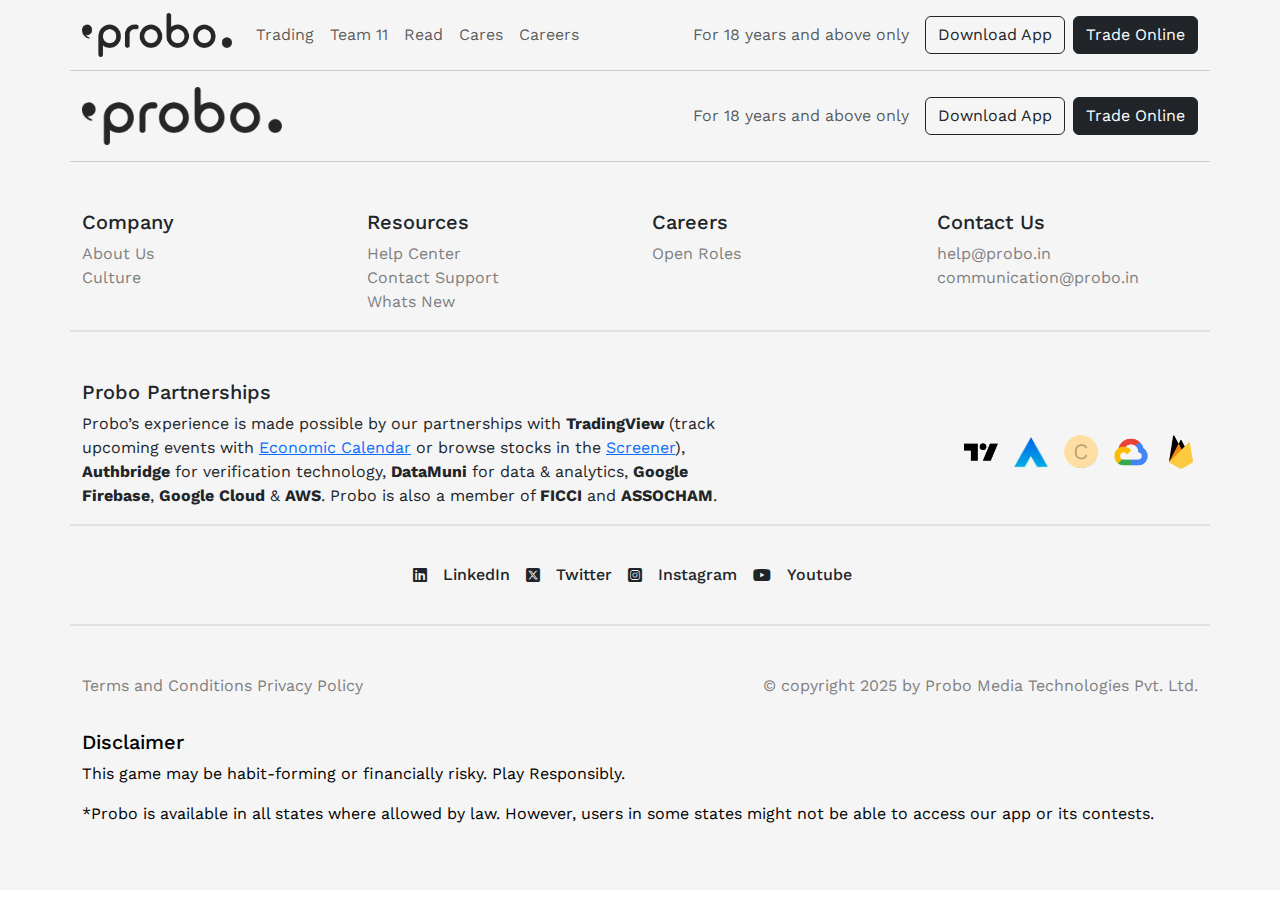
==== Pages/Careers.html @ d8c06780 "Adding another pages like(Team11, Read, Cares, Careers)" ====
<!DOCTYPE html>
<html lang="en">

<head>
  <meta charset="UTF-8">
  <meta name="viewport" content="width=device-width, initial-scale=1.0">
  <title>Careers - Probo</title>
  <link rel="stylesheet" type="" href="../Style/Careers.css">
  <link rel="website icon" type="png" href="../images/illustration/Tab_icon.png">
  <link rel="stylesheet" href="https://cdn.jsdelivr.net/npm/bootstrap@5.3.3/dist/css/bootstrap.min.css">
  <link rel="stylesheet" href="https://cdnjs.cloudflare.com/ajax/libs/font-awesome/6.7.2/css/all.min.css"
    integrity="sha512-Evv84Mr4kqVGRNSgIGL/F/aIDqQb7xQ2vcrdIwxfjThSH8CSR7PBEakCr51Ck+w+/U6swU2Im1vVX0SVk9ABhg=="
    crossorigin="anonymous" referrerpolicy="no-referrer" />
</head>

<body>
  <!-- Navbar Start  -->
  <nav class=" navbar navbar-expand-lg navbar-light  p-0 pt-2">
    <div class="container pb-2">
      <!-- Logo -->
      <a class="navbar-brand" href="../index.html">
        <img src="../images/illustration/Logo.png" alt="Probo Logo">
      </a>

      <!-- Toggler for mobile -->
      <button class="navbar-toggler" type="button" data-bs-toggle="collapse" data-bs-target="#navbarNav"
        aria-controls="navbarNav" aria-expanded="false" aria-label="Toggle navigation">
        <span class="navbar-toggler-icon"></span>
      </button>

      <!-- Navbar links and content -->
      <div class="collapse navbar-collapse justify-content-between" id="navbarNav">
        <!-- Navigation Links -->
        <ul class="navbar-nav">
          <li class="nav-item">
            <a class="nav-link" href="../Pages/Trading.html">Trading</a>
          </li>
          <li class="nav-item">
            <a class="nav-link" href="../Pages/Team11.html">Team 11</a>
          </li>
          <li class="nav-item">
            <a class="nav-link" href="../Pages/Read.html">Read</a>
          </li>
          <li class="nav-item">
            <a class="nav-link" href="../Pages/Cares.html">Cares</a>
          </li>
          <li class="nav-item">
            <a class="nav-link" href="../Pages/Careers.html">Careers</a>
          </li>
        </ul>

        <!-- Right Section -->
        <div class="d-flex align-items-center">
          <p class="mb-0 me-3 text-muted disclaimer">For 18 years and above only</p>
          <button class="btn btn-outline-dark me-2 rounded">Download App</button>
          <a href="../Pages/Trading.html"><button class="btn btn-dark rounded">Trade Online</button></a>
        </div>
      </div>
    </div>
  </nav>
  <!-- Navbar End -->

  <footer>
    <div class="footerNavbar ">
      <div class="d-flex justify-content-between container py-3">
        <div class="footerLogo">
          <img src="../images/illustration/Logo.png" alt="">
        </div>
        <div class="d-flex align-items-center">
          <p class="mb-0 me-3 text-muted disclaimer">For 18 years and above only</p>
          <button class="btn btn-outline-dark me-2 rounded">Download App</button>
          <a href="./Pages/Trading.html"><button class="btn btn-dark rounded">Trade Online</button></a>
        </div>
      </div>
    </div>
    <div class="footerLinks py-5">
      <div class="container">
        <div class="row">
          <div class="col-12 col-md-6 col-lg-3">
            <h5>Company</h5>
            <ul class="p-0">
              <li><a href="">About Us</a></li>
              <li><a href="">Culture</a></li>
            </ul>
          </div>
          <div class="col-12 col-md-6 col-lg-3">
            <h5>Resources</h5>
            <ul class="p-0">
              <li><a href="">Help Center</a></li>
              <li><a href="">Contact Support</a></li>
              <li><a href="">Whats New</a></li>
            </ul>
          </div>
          <div class="col-12 col-md-6 col-lg-3">
            <h5>Careers</h5>
            <ul class="p-0">
              <li><a href="">Open Roles</a></li>
            </ul>
          </div>
          <div class="col-12 col-md-6 col-lg-3">
            <h5>Contact Us</h5>
            <ul class="p-0">
              <li><a href="mailto:">help@probo.in</a></li>
              <li><a href="mail.to:">communication@probo.in</a></li>
            </ul>
          </div>
        </div>
      </div>
    </div>
    <div class="Partnership">
      <div class="container">
        <div class="row">
          <div class="col-12 col-lg-7">
            <h5>Probo Partnerships</h5>
            <p>Probo’s experience is made possible by our partnerships with <b>TradingView</b> (track upcoming events
              with <a href="https://www.tradingview.com/economic-calendar/">Economic Calendar</a> or browse stocks in
              the
              <a href="https://www.tradingview.com/screener/">Screener</a>), <b>Authbridge</b> for verification
              technology,
              <b>DataMuni</b> for data & analytics, <b>Google</b> <b>Firebase</b>, <b>Google Cloud</b> & <b>AWS</b>.
              Probo is also a member of <b>FICCI</b> and <b>ASSOCHAM</b>.
            </p>
          </div>
          <div class="col-12 col-lg-5 d-flex align-items-center justify-content-end">
            <div class="d-flex align-items-center ">
              <img style="width: 50px; height: 50px;" class="ps-3" src="../images/illustration/Tradingview-Logo.png"
                alt="">
              <img style="width: 50px; height: 50px;" class="ps-3" src="../images/illustration/authbridge-Logo.png"
                alt="">
              <img style="width: 50px; height: 50px;" class="ps-3" src="../images/illustration/datamuni-logo.png" alt="">
              <img style="width: 50px; height: 50px;" class="ps-3" src="../images/illustration/Google-Cloud-logo.png"
                alt="">
              <img style="width: 50px; height: 50px;" class="ps-3" src="../images/illustration/Firebase-logo.png" alt="">
            </div>
          </div>
        </div>
      </div>
    </div>
    <div class="socialMedia" style="height: 100px;">
      <div class="container h-100">
        <div class="d-flex justify-content-center align-items-center h-100">
          <i class="pe-3 fa-brands fa-linkedin"></i>
          <h6 class="m-0 pe-3">LinkedIn</h6>
          <i class="pe-3 fa-brands fa-square-x-twitter"></i>
          <h6 class="m-0 pe-3">Twitter</h6>
          <i class="pe-3 fa-brands fa-square-instagram"></i>
          <h6 class="m-0 pe-3">Instagram</h6>
          <i class="pe-3 fa-brands fa-youtube"></i>
          <h6 class="m-0 pe-3">Youtube</h6>
        </div>
      </div>
    </div>
    <div class="copyright">
      <div class="container py-5">
        <div class="row">
          <div class="col-12 col-lg-6">
            <a href="">Terms and Conditions</a>
            <a href="">Privacy Policy</a>
          </div>
          <div class="col-12 col-lg-6 d-flex justify-content-end pb-3">
            <p>© copyright 2025 by Probo Media Technologies Pvt. Ltd.</p>
          </div>
          <div class="col-12">
            <h5 class="text-black">Disclaimer</h5>
            <p class="text-black">This game may be habit-forming or financially risky. Play Responsibly.</p>
            <p class="text-black">*Probo is available in all states where allowed by law. However, users in some states
              might not be able to access our app or its contests.</p>
          </div>
        </div>
      </div>
    </div>
  </footer>
</body>

</html>
---- Style/Careers.css ----
@charset "utf-8";
@import url('https://fonts.googleapis.com/css2?family=Work+Sans:ital,wght@0,100..900;1,100..900&display=swap');

* {
  padding: 0;
  margin: 0;
  box-sizing: border-box;
  font-size: 16px;
  font-family: "Work Sans", serif;
}

a {
  text-decoration: none;
  color: black;
}

li {
  list-style: none;
}

img,
video {
  object-fit: contain;
}

/* Navbar Start */
.navbar {
  background-color: #F5F5F5;
  position: sticky !important;
  top: 0;
  z-index: 1000;

  .container {
    border-bottom: 1px solid rgba(0, 0, 0, 0.158);
  }

  .navbar-brand {
    width: 150px;

    img {
      width: 100%;
    }
  }
}

footer {
  background-color: #F5F5F5;

  .footerNavbar {

    .container {
      border-bottom: 1px solid rgba(0, 0, 0, 0.158);
    }

    img {
      width: 200px;
    }
  }

  .footerLinks {
    .container {
      border-bottom: 2px solid rgba(0, 0, 0, 0.078);
    }

    a {
      color: gray;
      text-decoration: none;
    }
  }

  .Partnership {
    .container {
      border-bottom: 2px solid rgba(0, 0, 0, 0.078);
    }
  }

  .socialMedia {
    .container {
      border-bottom: 2px solid rgba(0, 0, 0, 0.078);
    }
  }

  .copyright {
    color: gray;

    a {
      color: gray;
      text-decoration: none;
    }
  }
}
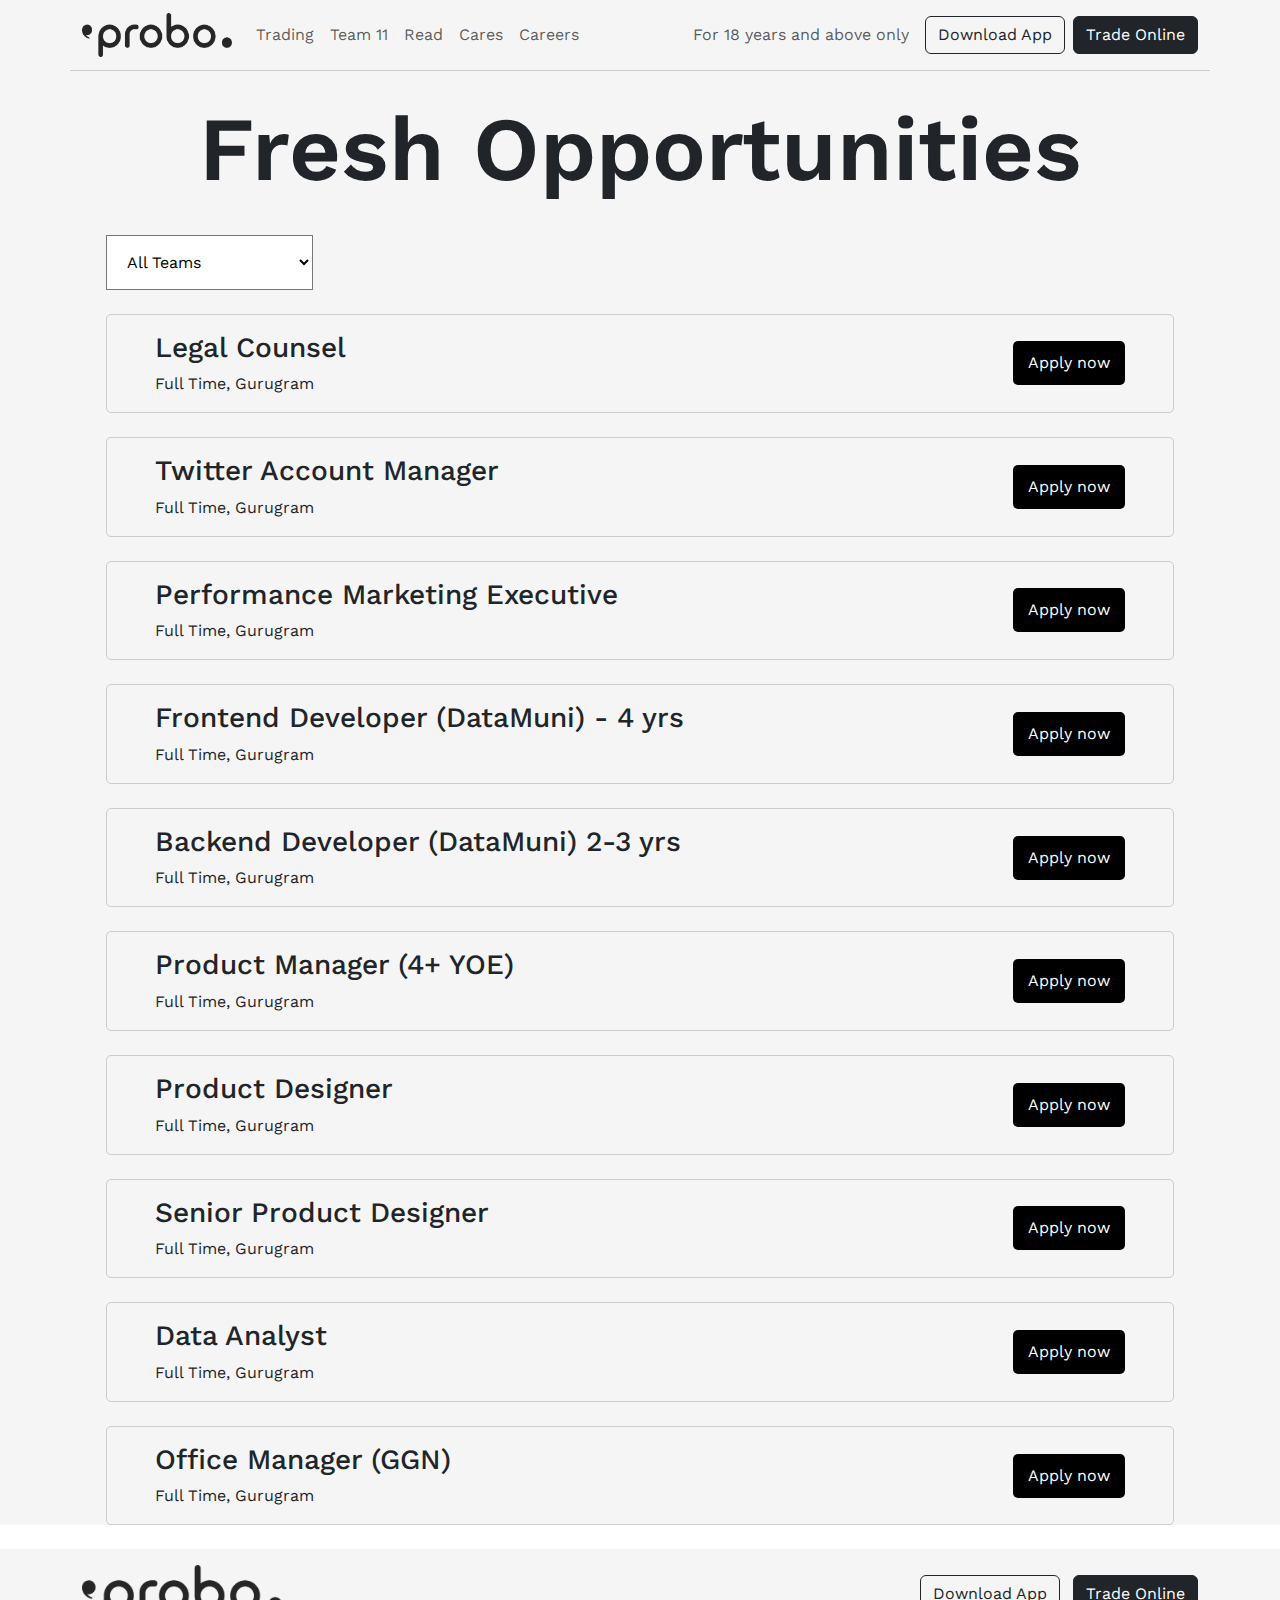
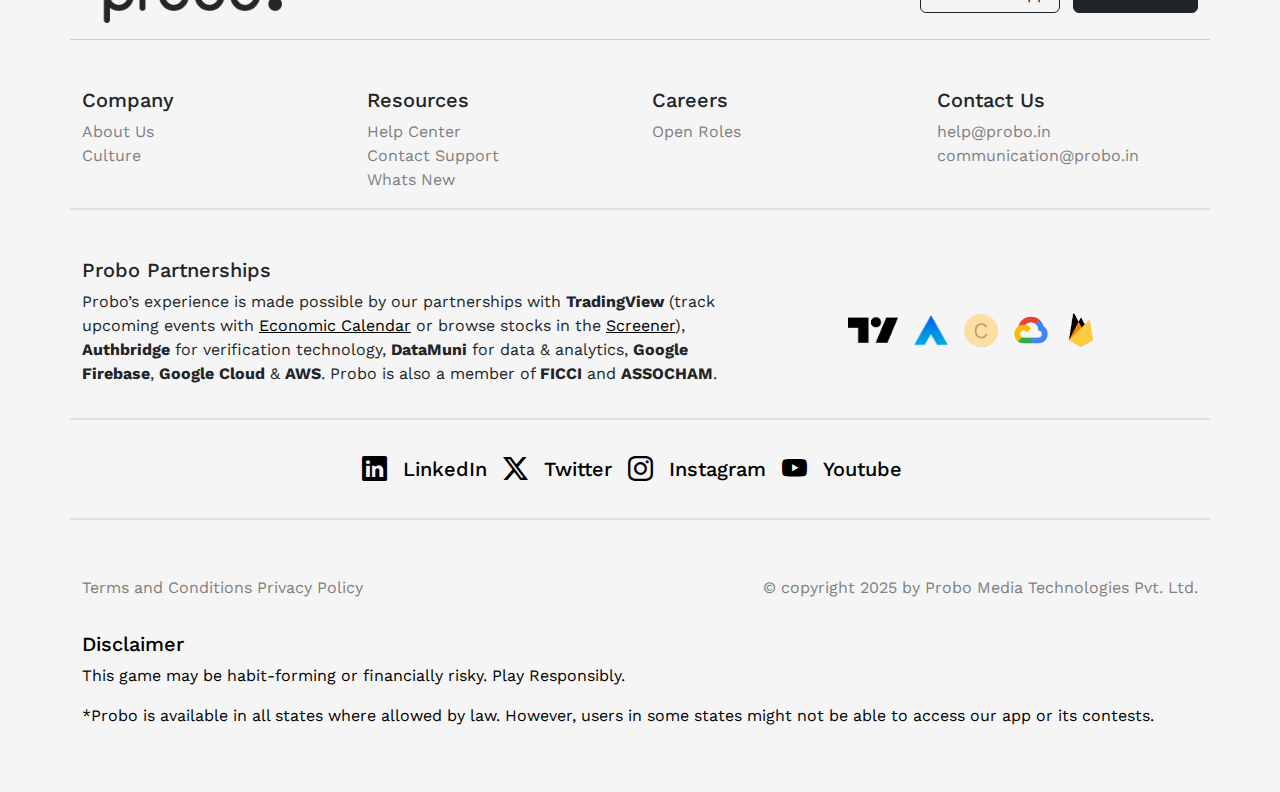
==== commit 33cafec0: "Adding careers javascript file" ====
--- a/Pages/Careers.html
+++ b/Pages/Careers.html
@@ -11,6 +11,8 @@
   <link rel="stylesheet" href="https://cdnjs.cloudflare.com/ajax/libs/font-awesome/6.7.2/css/all.min.css"
     integrity="sha512-Evv84Mr4kqVGRNSgIGL/F/aIDqQb7xQ2vcrdIwxfjThSH8CSR7PBEakCr51Ck+w+/U6swU2Im1vVX0SVk9ABhg=="
     crossorigin="anonymous" referrerpolicy="no-referrer" />
+
+  <link rel="stylesheet" href="https://cdn.jsdelivr.net/npm/bootstrap-icons@1.11.3/font/bootstrap-icons.min.css">
 </head>
 
 <body>
@@ -59,15 +61,120 @@
     </div>
   </nav>
   <!-- Navbar End -->
+  <main>
+    <div class="Opportunities">
+      <div class="container">
+        <h1 class="text-center py-4">Fresh Opportunities</h1>
+        <select class="py-3 px-3 bg-white ms-4" onchange="filterJobs()">
+          <option value="All Teams">All Teams</option>
+          <option value="Probo">Probo</option>
+          <option value="Marketing">Marketing</option>
+          <option value="Engineering">Engineering</option>
+          <option value="Design">Design</option>
+          <option value="Data">Data</option>
+          <option value="Legal">Legal</option>
+          <option value="Office Management">Office Management</option>
+        </select>
+
+        <div id="job-listings">
+          <!-- Probo Team -->
+          <div class="px-5 py-3 job-listing d-flex justify-content-between align-items-center m-4" data-team="Legal">
+            <div>
+              <h3>Legal Counsel</h3>
+              <p class="m-0">Full Time, Gurugram</p>
+            </div>
+            <button class="apply-btn">Apply now</button>
+          </div>
+
+          <!-- Marketing Team -->
+          <div class="px-5 py-3 job-listing d-flex justify-content-between align-items-center m-4"
+            data-team="Marketing">
+            <div>
+              <h3>Twitter Account Manager</h3>
+              <p class="m-0">Full Time, Gurugram</p>
+            </div>
+            <button class="apply-btn">Apply now</button>
+          </div>
+
+          <!-- Engineering Team -->
+          <div class="px-5 py-3 job-listing d-flex justify-content-between align-items-center m-4"
+            data-team="Engineering">
+            <div>
+              <h3>Performance Marketing Executive</h3>
+              <p class="m-0">Full Time, Gurugram</p>
+            </div>
+            <button class="apply-btn">Apply now</button>
+          </div>
+          <div class="px-5 py-3 job-listing d-flex justify-content-between align-items-center m-4"
+            data-team="Engineering">
+            <div>
+              <h3>Frontend Developer (DataMuni) - 4 yrs</h3>
+              <p class="m-0">Full Time, Gurugram</p>
+            </div>
+            <button class="apply-btn">Apply now</button>
+          </div>
+          <div class="px-5 py-3 job-listing d-flex justify-content-between align-items-center m-4"
+            data-team="Engineering">
+            <div>
+              <h3>Backend Developer (DataMuni) 2-3 yrs</h3>
+              <p class="m-0">Full Time, Gurugram</p>
+            </div>
+            <button class="apply-btn">Apply now</button>
+          </div>
+
+          <!-- Design Team -->
+          <div class="px-5 py-3 job-listing d-flex justify-content-between align-items-center m-4" data-team="Design">
+            <div>
+              <h3>Product Manager (4+ YOE)</h3>
+              <p class="m-0">Full Time, Gurugram</p>
+            </div>
+            <button class="apply-btn">Apply now</button>
+          </div>
+          <div class="px-5 py-3 job-listing d-flex justify-content-between align-items-center m-4" data-team="Design">
+            <div>
+              <h3>Product Designer</h3>
+              <p class="m-0">Full Time, Gurugram</p>
+            </div>
+            <button class="apply-btn">Apply now</button>
+          </div>
+          <div class="px-5 py-3 job-listing d-flex justify-content-between align-items-center m-4" data-team="Design">
+            <div>
+              <h3>Senior Product Designer</h3>
+              <p class="m-0">Full Time, Gurugram</p>
+            </div>
+            <button class="apply-btn">Apply now</button>
+          </div>
+
+          <!-- Data Team -->
+          <div class="px-5 py-3 job-listing d-flex justify-content-between align-items-center m-4" data-team="Data">
+            <div>
+              <h3>Data Analyst</h3>
+              <p class="m-0">Full Time, Gurugram</p>
+            </div>
+            <button class="apply-btn">Apply now</button>
+          </div>
+
+          <!-- Office Management Team -->
+          <div class="px-5 py-3 job-listing d-flex justify-content-between align-items-center m-4"
+            data-team="Office Management">
+            <div>
+              <h3>Office Manager (GGN)</h3>
+              <p class="m-0">Full Time, Gurugram</p>
+            </div>
+            <button class="apply-btn">Apply now</button>
+          </div>
+        </div>
+      </div>
+    </div>
+  </main>
 
   <footer>
     <div class="footerNavbar ">
-      <div class="d-flex justify-content-between container py-3">
+      <div class="d-flex justify-content-between align-items-center container py-3">
         <div class="footerLogo">
           <img src="../images/illustration/Logo.png" alt="">
         </div>
-        <div class="d-flex align-items-center">
-          <p class="mb-0 me-3 text-muted disclaimer">For 18 years and above only</p>
+        <div class="d-none d-lg-block">
           <button class="btn btn-outline-dark me-2 rounded">Download App</button>
           <a href="./Pages/Trading.html"><button class="btn btn-dark rounded">Trade Online</button></a>
         </div>
@@ -108,29 +215,32 @@
       </div>
     </div>
     <div class="Partnership">
-      <div class="container">
+      <div class="container pb-3">
         <div class="row">
           <div class="col-12 col-lg-7">
             <h5>Probo Partnerships</h5>
             <p>Probo’s experience is made possible by our partnerships with <b>TradingView</b> (track upcoming events
-              with <a href="https://www.tradingview.com/economic-calendar/">Economic Calendar</a> or browse stocks in
+              with <a class="text-black" href="https://www.tradingview.com/economic-calendar/">Economic Calendar</a> or
+              browse stocks in
               the
-              <a href="https://www.tradingview.com/screener/">Screener</a>), <b>Authbridge</b> for verification
+              <a class="text-black" href="https://www.tradingview.com/screener/">Screener</a>), <b>Authbridge</b> for
+              verification
               technology,
               <b>DataMuni</b> for data & analytics, <b>Google</b> <b>Firebase</b>, <b>Google Cloud</b> & <b>AWS</b>.
               Probo is also a member of <b>FICCI</b> and <b>ASSOCHAM</b>.
             </p>
           </div>
-          <div class="col-12 col-lg-5 d-flex align-items-center justify-content-end">
+          <div class="col-12 col-lg-5 d-flex align-items-center partnerships_logos">
             <div class="d-flex align-items-center ">
-              <img style="width: 50px; height: 50px;" class="ps-3" src="../images/illustration/Tradingview-Logo.png"
-                alt="">
+              <img style="width: 50px; height: 50px;" class="" src="../images/illustration/Tradingview-Logo.png" alt="">
               <img style="width: 50px; height: 50px;" class="ps-3" src="../images/illustration/authbridge-Logo.png"
                 alt="">
-              <img style="width: 50px; height: 50px;" class="ps-3" src="../images/illustration/datamuni-logo.png" alt="">
+              <img style="width: 50px; height: 50px;" class="ps-3" src="../images/illustration/datamuni-logo.png"
+                alt="">
               <img style="width: 50px; height: 50px;" class="ps-3" src="../images/illustration/Google-Cloud-logo.png"
                 alt="">
-              <img style="width: 50px; height: 50px;" class="ps-3" src="../images/illustration/Firebase-logo.png" alt="">
+              <img style="width: 50px; height: 50px;" class="ps-3" src="../images/illustration/Firebase-logo.png"
+                alt="">
             </div>
           </div>
         </div>
@@ -139,28 +249,36 @@
     <div class="socialMedia" style="height: 100px;">
       <div class="container h-100">
         <div class="d-flex justify-content-center align-items-center h-100">
-          <i class="pe-3 fa-brands fa-linkedin"></i>
-          <h6 class="m-0 pe-3">LinkedIn</h6>
-          <i class="pe-3 fa-brands fa-square-x-twitter"></i>
-          <h6 class="m-0 pe-3">Twitter</h6>
-          <i class="pe-3 fa-brands fa-square-instagram"></i>
-          <h6 class="m-0 pe-3">Instagram</h6>
-          <i class="pe-3 fa-brands fa-youtube"></i>
-          <h6 class="m-0 pe-3">Youtube</h6>
+          <a href="" class="text-decoration-none text-black d-flex justify-content-center align-items-center">
+            <i style="font-size:25px" class="pe-3 bi bi-linkedin"></i>
+            <h5 class="m-0 pe-3 d-none d-lg-block">LinkedIn</h5>
+          </a>
+          <a href="" class="text-decoration-none text-black d-flex justify-content-center align-items-center">
+            <i style="font-size:25px" class="pe-3 bi bi-twitter-x"></i>
+            <h5 class="m-0 pe-3 d-none d-lg-block">Twitter</h5>
+          </a>
+          <a href="" class="text-decoration-none text-black d-flex justify-content-center align-items-center">
+            <i style="font-size:25px" class="pe-3 bi bi-instagram"></i>
+            <h5 class="m-0 pe-3 d-none d-lg-block">Instagram</h5>
+          </a>
+          <a href="" class="text-decoration-none text-black d-flex justify-content-center align-items-center">
+            <i style="font-size:25px" class="pe-3 bi bi-youtube"></i>
+            <h5 class="m-0 pe-3 d-none d-lg-block">Youtube</h5>
+          </a>
         </div>
       </div>
     </div>
     <div class="copyright">
       <div class="container py-5">
         <div class="row">
-          <div class="col-12 col-lg-6">
+          <div class="col-12 col-md-6 py-2">
             <a href="">Terms and Conditions</a>
             <a href="">Privacy Policy</a>
           </div>
-          <div class="col-12 col-lg-6 d-flex justify-content-end pb-3">
+          <div class="col-12 col-md-6 d-flex justify-content-end py-2">
             <p>© copyright 2025 by Probo Media Technologies Pvt. Ltd.</p>
           </div>
-          <div class="col-12">
+          <div class="col-12 pt-2">
             <h5 class="text-black">Disclaimer</h5>
             <p class="text-black">This game may be habit-forming or financially risky. Play Responsibly.</p>
             <p class="text-black">*Probo is available in all states where allowed by law. However, users in some states
@@ -170,6 +288,9 @@
       </div>
     </div>
   </footer>
+
+  <script src="	https://cdn.jsdelivr.net/npm/bootstrap@5.3.3/dist/js/bootstrap.bundle.min.js"></script>
+  <script src="../js/careers.js"></script>
 </body>
 
 </html>--- a/Style/Careers.css
+++ b/Style/Careers.css
@@ -88,4 +88,96 @@
       text-decoration: none;
     }
   }
+}
+
+.Opportunities {
+
+  h1 {
+    font-size: 90px;
+    font-weight: 600;
+  }
+  background-color: #F5F5F5;
+
+  .job-listing {
+    border: 1px solid #ccc;
+    padding: 15px;
+    margin: 10px 0;
+    border-radius: 5px;
+  }
+
+  .apply-btn {
+    background-color: black;
+    color: white;
+    padding: 10px 15px;
+    border: none;
+    border-radius: 5px;
+    cursor: pointer;
+  }
+
+  .apply-btn:hover {
+    background-color: #444;
+  }
+
+  .py-3.px-3 {
+    padding: 10px 15px;
+  }
+
+  .bg-white {
+    background-color: white;
+  }
+
+  .rounded-pill {
+    border-radius: 50px;
+  }
+}
+
+footer {
+  background-color: #F5F5F5;
+
+  .footerNavbar {
+
+    .container {
+      border-bottom: 1px solid rgba(0, 0, 0, 0.158);
+    }
+
+    img {
+      width: 200px;
+    }
+  }
+
+  .footerLinks {
+    .container {
+      border-bottom: 2px solid rgba(0, 0, 0, 0.078);
+    }
+
+    a {
+      color: gray;
+      text-decoration: none;
+    }
+  }
+
+  .Partnership {
+    .container {
+      border-bottom: 2px solid rgba(0, 0, 0, 0.078);
+    }
+
+    .partnerships_logos {
+      justify-content: center;
+    }
+  }
+
+  .socialMedia {
+    .container {
+      border-bottom: 2px solid rgba(0, 0, 0, 0.078);
+    }
+  }
+
+  .copyright {
+    color: gray;
+
+    a {
+      color: gray;
+      text-decoration: none;
+    }
+  }
 }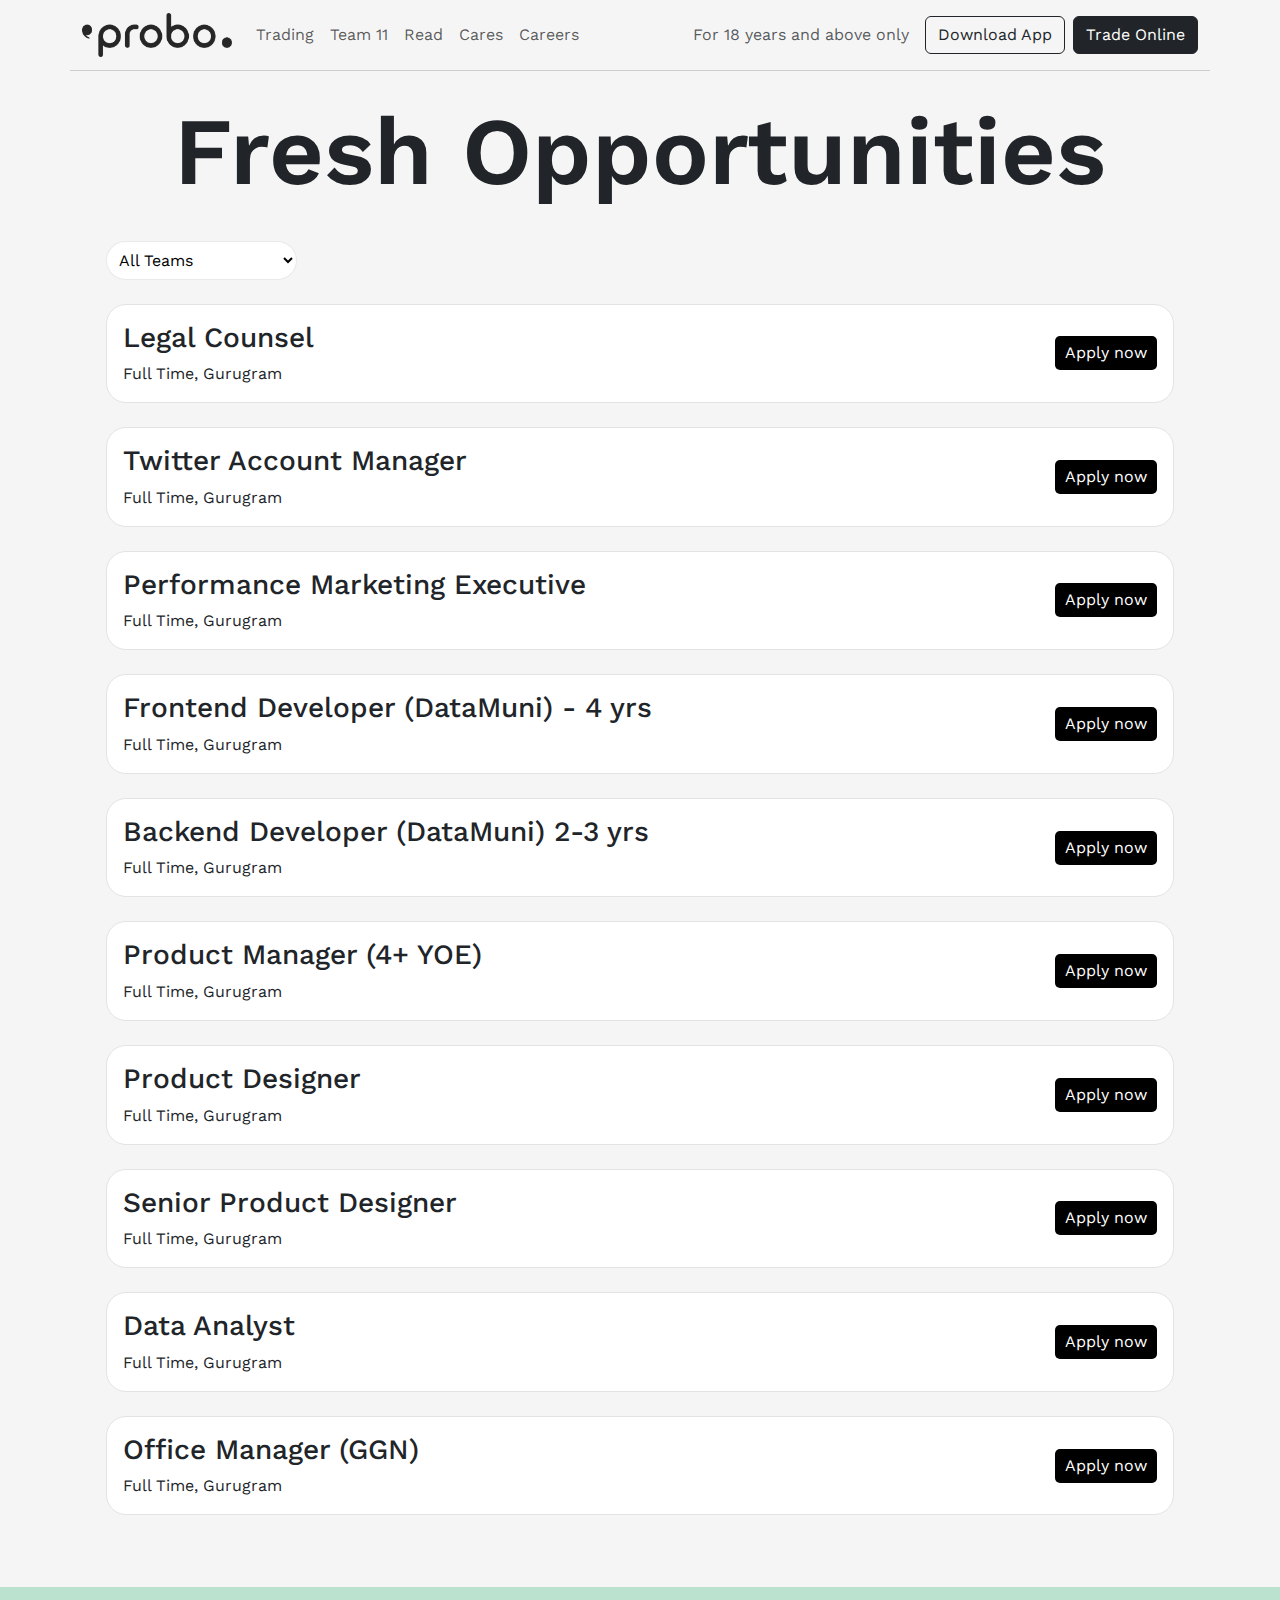
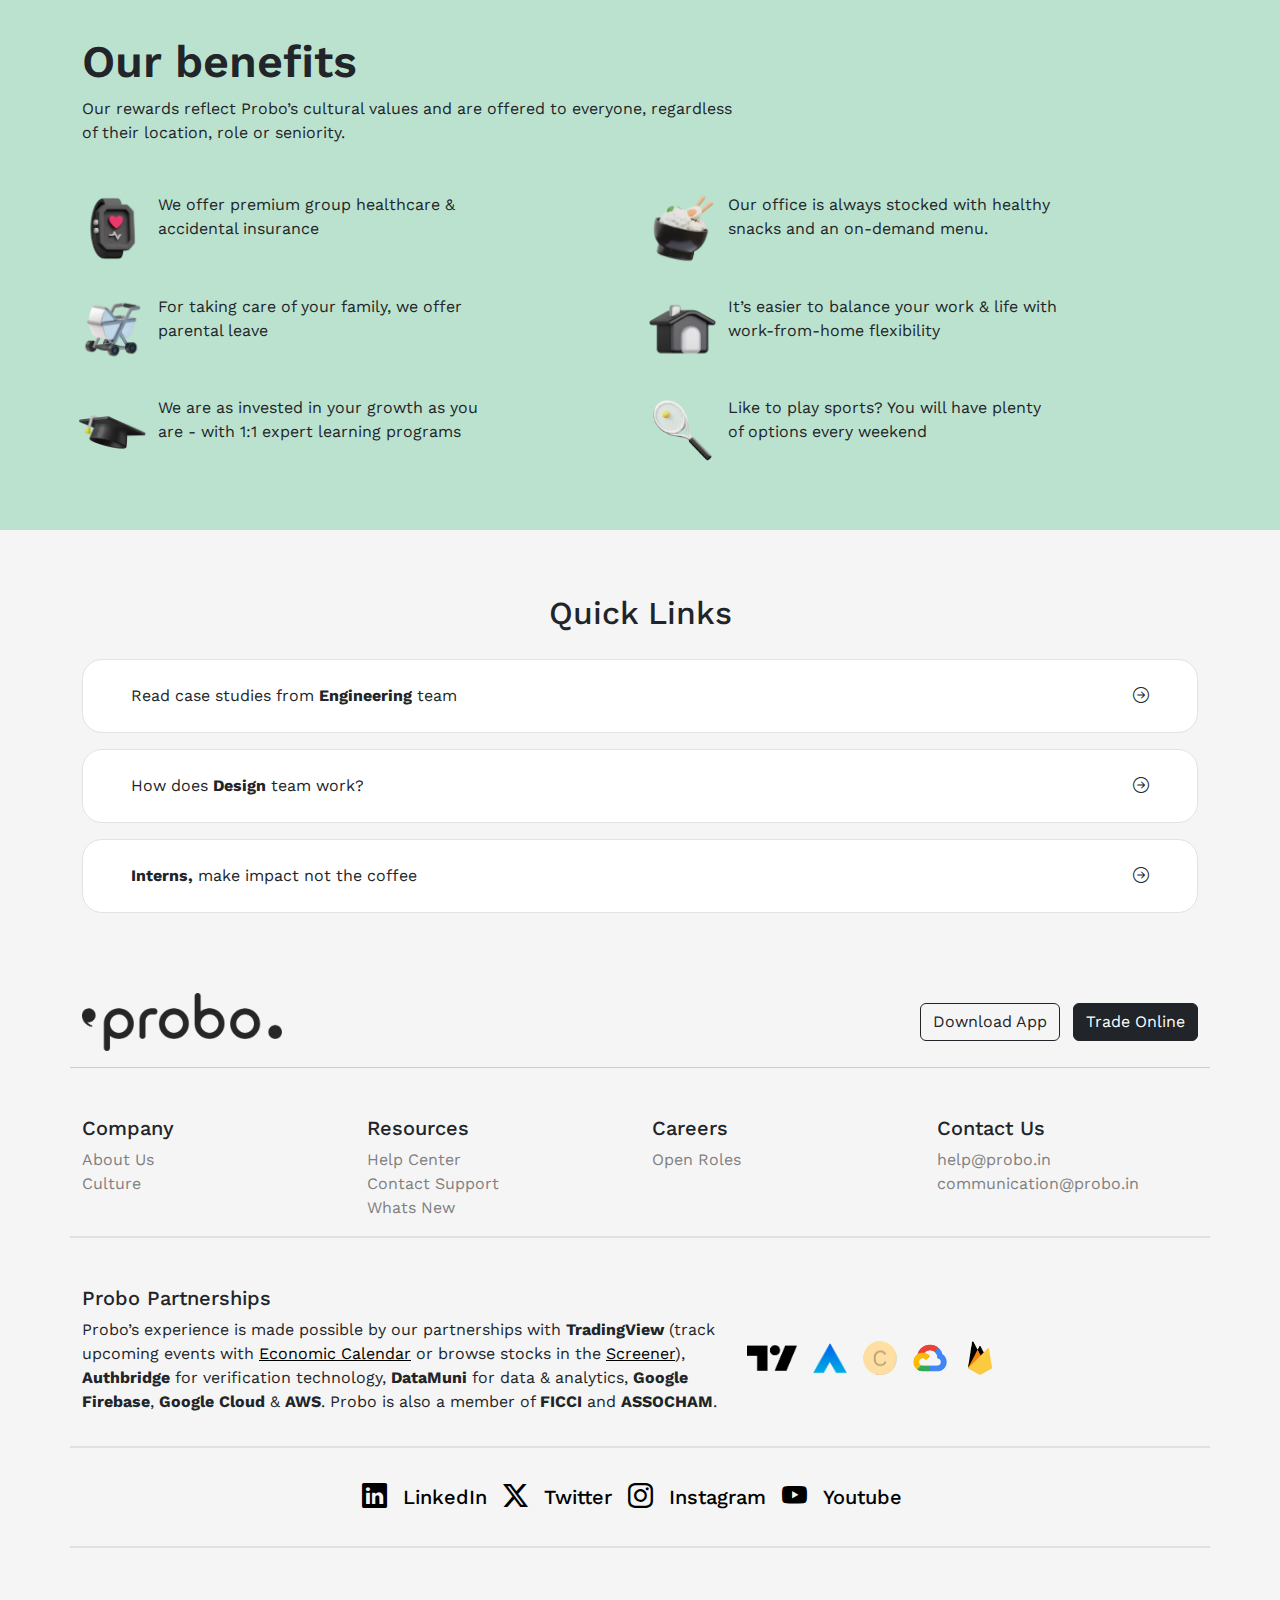
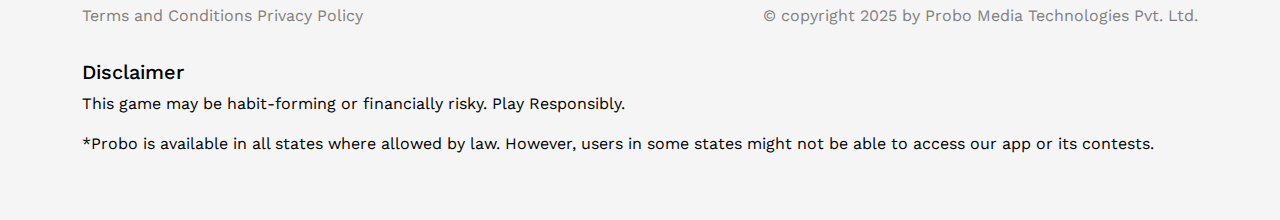
==== commit f16af46f: "Adding new pages" ====
--- a/Pages/Careers.html
+++ b/Pages/Careers.html
@@ -65,7 +65,7 @@
     <div class="Opportunities">
       <div class="container">
         <h1 class="text-center py-4">Fresh Opportunities</h1>
-        <select class="py-3 px-3 bg-white ms-4" onchange="filterJobs()">
+        <select class="py-2 px-2 ms-4" onchange="filterJobs()">
           <option value="All Teams">All Teams</option>
           <option value="Probo">Probo</option>
           <option value="Marketing">Marketing</option>
@@ -76,9 +76,10 @@
           <option value="Office Management">Office Management</option>
         </select>
 
-        <div id="job-listings">
+        <div id="job-listings" class="pb-5">
           <!-- Probo Team -->
-          <div class="px-5 py-3 job-listing d-flex justify-content-between align-items-center m-4" data-team="Legal">
+          <div class="px-3 py-3 job-listing d-block d-md-flex justify-content-between align-items-center m-4"
+            data-team="Legal">
             <div>
               <h3>Legal Counsel</h3>
               <p class="m-0">Full Time, Gurugram</p>
@@ -87,7 +88,7 @@
           </div>
 
           <!-- Marketing Team -->
-          <div class="px-5 py-3 job-listing d-flex justify-content-between align-items-center m-4"
+          <div class="px-3 py-3 job-listing d-block d-md-flex justify-content-between align-items-center m-4"
             data-team="Marketing">
             <div>
               <h3>Twitter Account Manager</h3>
@@ -97,7 +98,7 @@
           </div>
 
           <!-- Engineering Team -->
-          <div class="px-5 py-3 job-listing d-flex justify-content-between align-items-center m-4"
+          <div class="px-3 py-3 job-listing d-block d-md-flex justify-content-between align-items-center m-4"
             data-team="Engineering">
             <div>
               <h3>Performance Marketing Executive</h3>
@@ -105,7 +106,7 @@
             </div>
             <button class="apply-btn">Apply now</button>
           </div>
-          <div class="px-5 py-3 job-listing d-flex justify-content-between align-items-center m-4"
+          <div class="px-3 py-3 job-listing d-block d-md-flex justify-content-between align-items-center m-4"
             data-team="Engineering">
             <div>
               <h3>Frontend Developer (DataMuni) - 4 yrs</h3>
@@ -113,7 +114,7 @@
             </div>
             <button class="apply-btn">Apply now</button>
           </div>
-          <div class="px-5 py-3 job-listing d-flex justify-content-between align-items-center m-4"
+          <div class="px-3 py-3 job-listing d-block d-md-flex justify-content-between align-items-center m-4"
             data-team="Engineering">
             <div>
               <h3>Backend Developer (DataMuni) 2-3 yrs</h3>
@@ -123,21 +124,24 @@
           </div>
 
           <!-- Design Team -->
-          <div class="px-5 py-3 job-listing d-flex justify-content-between align-items-center m-4" data-team="Design">
+          <div class="px-3 py-3 job-listing d-block d-md-flex justify-content-between align-items-center m-4"
+            data-team="Design">
             <div>
               <h3>Product Manager (4+ YOE)</h3>
               <p class="m-0">Full Time, Gurugram</p>
             </div>
             <button class="apply-btn">Apply now</button>
           </div>
-          <div class="px-5 py-3 job-listing d-flex justify-content-between align-items-center m-4" data-team="Design">
+          <div class="px-3 py-3 job-listing d-block d-md-flex justify-content-between align-items-center m-4"
+            data-team="Design">
             <div>
               <h3>Product Designer</h3>
               <p class="m-0">Full Time, Gurugram</p>
             </div>
             <button class="apply-btn">Apply now</button>
           </div>
-          <div class="px-5 py-3 job-listing d-flex justify-content-between align-items-center m-4" data-team="Design">
+          <div class="px-3 py-3 job-listing d-block d-md-flex justify-content-between align-items-center m-4"
+            data-team="Design">
             <div>
               <h3>Senior Product Designer</h3>
               <p class="m-0">Full Time, Gurugram</p>
@@ -146,7 +150,8 @@
           </div>
 
           <!-- Data Team -->
-          <div class="px-5 py-3 job-listing d-flex justify-content-between align-items-center m-4" data-team="Data">
+          <div class="px-3 py-3 job-listing d-block d-md-flex justify-content-between align-items-center m-4"
+            data-team="Data">
             <div>
               <h3>Data Analyst</h3>
               <p class="m-0">Full Time, Gurugram</p>
@@ -155,13 +160,65 @@
           </div>
 
           <!-- Office Management Team -->
-          <div class="px-5 py-3 job-listing d-flex justify-content-between align-items-center m-4"
+          <div class="px-3 py-3 job-listing d-block d-md-flex justify-content-between align-items-center m-4"
             data-team="Office Management">
             <div>
               <h3>Office Manager (GGN)</h3>
               <p class="m-0">Full Time, Gurugram</p>
             </div>
             <button class="apply-btn">Apply now</button>
+          </div>
+        </div>
+      </div>
+    </div>
+    <div class="benifits">
+      <div class="container py-5">
+        <h2>Our benefits</h2>
+        <p class="pb-3">Our rewards reflect Probo’s cultural values and are offered to everyone, regardless of their
+          location, role or seniority.</p>
+        <div class="row">
+          <div class="col-12 col-md-6 d-flex py-3 px-2">
+            <img src="../images/illustration/insurance.avif" alt="">
+            <p class="m-0">We offer premium group healthcare & accidental insurance</p>
+          </div>
+          <div class="col-12 col-md-6 d-flex py-3 px-2">
+            <img src="../images/illustration/food.avif" alt="">
+            <p class="m-0">Our office is always stocked with healthy snacks and an on-demand menu.</p>
+          </div>
+          <div class="col-12 col-md-6 d-flex py-3 px-2">
+            <img src="../images/illustration/parental.avif" alt="">
+            <p class="m-0">For taking care of your family, we offer parental leave</p>
+          </div>
+          <div class="col-12 col-md-6 d-flex py-3 px-2">
+            <img src="../images/illustration/home.avif" alt="">
+            <p class="m-0">It’s easier to balance your work & life with work-from-home flexibility</p>
+          </div>
+          <div class="col-12 col-md-6 d-flex py-3 px-2">
+            <img src="../images/illustration/growth.avif" alt="">
+            <p class="m-0">We are as invested in your growth as you are - with 1:1 expert learning programs</p>
+          </div>
+          <div class="col-12 col-md-6 d-flex py-3 px-2">
+            <img src="../images/illustration/sports.avif" alt="">
+            <p class="m-0">Like to play sports? You will have plenty of options every weekend</p>
+          </div>
+        </div>
+      </div>
+    </div>
+    <div class="quickLinks py-5">
+      <div class="container">
+        <h2 class="text-center py-3">Quick Links</h2>
+        <div class="text-center">
+          <div class="px-5 py-4 mb-3 job-listing d-flex justify-content-between align-items-center">
+            <p class="m-0">Read case studies from <b>Engineering</b> team</p>
+            <i class="bi bi-arrow-right-circle"></i>
+          </div>
+          <div class="px-5 py-4 mb-3 job-listing d-flex justify-content-between align-items-center">
+            <p class="m-0">How does<b> Design</b> team work?</p>
+            <i class="bi bi-arrow-right-circle"></i>
+          </div>
+          <div class="px-5 py-4 mb-3 job-listing d-flex justify-content-between align-items-center">
+            <p class="m-0"><b>Interns, </b>make impact not the coffee</p>
+            <i class="bi bi-arrow-right-circle"></i>
           </div>
         </div>
       </div>
--- a/Style/Careers.css
+++ b/Style/Careers.css
@@ -39,6 +39,80 @@
 
     img {
       width: 100%;
+    }
+  }
+}
+
+main {
+  .Opportunities {
+    background-color: #F5F5F5;
+
+    h1 {
+      font-size: 35px;
+      font-weight: 600;
+    }
+
+    select {
+      border-radius: 20px;
+      border: 1px solid rgba(128, 128, 128, 0.169);
+      background-color: #fff;
+    }
+
+    .job-listing {
+      background-color: #fff;
+      border: 1px solid #E3E3E3;
+      margin: 10px 0;
+      border-radius: 20px;
+    }
+
+    .apply-btn {
+      background-color: black;
+      color: white;
+      padding: 5px 10px;
+      border: none;
+      border-radius: 5px;
+      cursor: pointer;
+    }
+
+    .apply-btn:hover {
+      background-color: #444;
+    }
+
+    .py-3.px-3 {
+      padding: 10px 15px;
+    }
+
+    .bg-white {
+      background-color: white;
+    }
+
+    .rounded-pill {
+      border-radius: 50px;
+    }
+  }
+
+  .benifits {
+    background-color: #BBE2CE;
+
+    h2 {
+      font-size: 35px;
+      font-weight: 600;
+    }
+
+    img {
+      width: 80px;
+      padding-right: 10px;
+    }
+  }
+  
+  .quickLinks {
+    background-color: #F5F5F5;
+
+    .job-listing {
+      background-color: #fff;
+      border: 1px solid #E3E3E3;
+      margin: 10px 0;
+      border-radius: 20px;
     }
   }
 }
@@ -90,94 +164,35 @@
   }
 }
 
-.Opportunities {
+@media (min-width : 768px) {
+  main {
+    .Opportunities {
+      h1 {
+        font-size: 55px;
+        font-weight: 600;
+      }
+    }
 
-  h1 {
-    font-size: 90px;
-    font-weight: 600;
-  }
-  background-color: #F5F5F5;
+    .benifits {
 
-  .job-listing {
-    border: 1px solid #ccc;
-    padding: 15px;
-    margin: 10px 0;
-    border-radius: 5px;
-  }
+      h2 {
+        font-size: 45px;
+      }
 
-  .apply-btn {
-    background-color: black;
-    color: white;
-    padding: 10px 15px;
-    border: none;
-    border-radius: 5px;
-    cursor: pointer;
-  }
-
-  .apply-btn:hover {
-    background-color: #444;
-  }
-
-  .py-3.px-3 {
-    padding: 10px 15px;
-  }
-
-  .bg-white {
-    background-color: white;
-  }
-
-  .rounded-pill {
-    border-radius: 50px;
+      p {
+        width: 60%;
+      }
+    }
   }
 }
 
-footer {
-  background-color: #F5F5F5;
-
-  .footerNavbar {
-
-    .container {
-      border-bottom: 1px solid rgba(0, 0, 0, 0.158);
-    }
-
-    img {
-      width: 200px;
-    }
-  }
-
-  .footerLinks {
-    .container {
-      border-bottom: 2px solid rgba(0, 0, 0, 0.078);
-    }
-
-    a {
-      color: gray;
-      text-decoration: none;
-    }
-  }
-
-  .Partnership {
-    .container {
-      border-bottom: 2px solid rgba(0, 0, 0, 0.078);
-    }
-
-    .partnerships_logos {
-      justify-content: center;
-    }
-  }
-
-  .socialMedia {
-    .container {
-      border-bottom: 2px solid rgba(0, 0, 0, 0.078);
-    }
-  }
-
-  .copyright {
-    color: gray;
-
-    a {
-      color: gray;
-      text-decoration: none;
+@media (min-width : 992px) {
+  main {
+    .Opportunities {
+      h1 {
+        font-size: 95px;
+        font-weight: 600;
+      }
     }
   }
 }